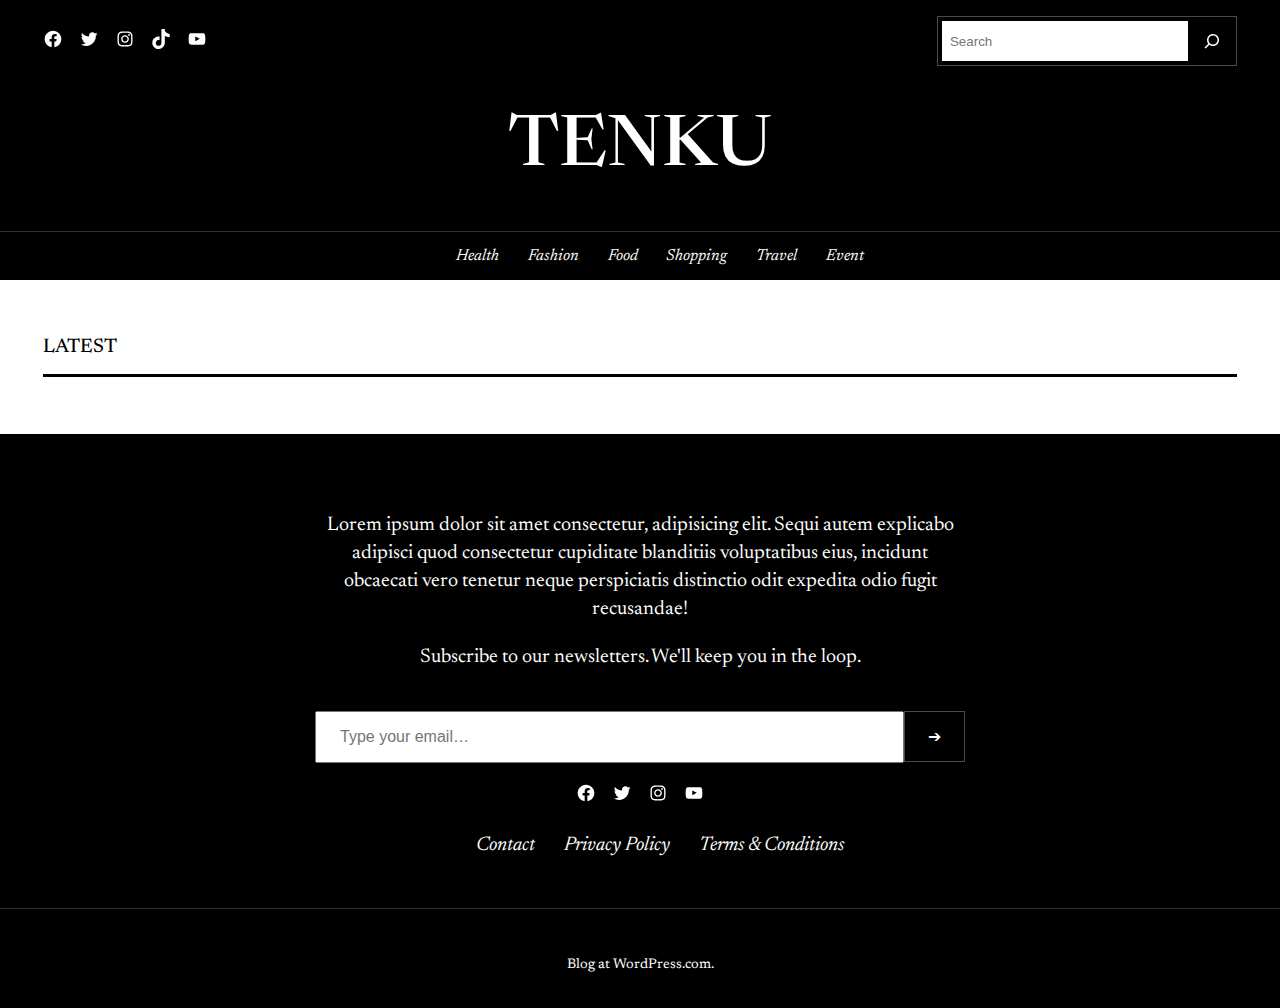
==== Tenku/index.html @ cdb33b4e "tenku footer and header" ====
<!DOCTYPE html>
<html lang="en">

<head>
    <meta charset="UTF-8">
    <meta name="viewport" content="width=device-width, initial-scale=1.0">
    <link rel="stylesheet" type="text/css" href="styles.css" />
    <link rel="preconnect" href="https://fonts.googleapis.com">
    <link rel="preconnect" href="https://fonts.gstatic.com" crossorigin>
    <link
        href="https://fonts.googleapis.com/css2?family=Newsreader:ital,wght@0,200;0,300;0,400;0,500;0,600;0,700;0,800;1,200;1,300;1,400;1,500;1,600;1,700;1,800&display=swap"
        rel="stylesheet">
    <title>TENKU</title>
</head>

<body>
    <header>
        <div class="header-container">
            <div class="social-media-and-search-container">
                <div class="social-media-container">
                    <ul class="social-links-list">
                        <li class="social-link">
                            <a href="https://#" class="social-link-anchor">
                                <svg width="24" height="24" viewBox="0 0 24 24" version="1.1"
                                    xmlns="http://www.w3.org/2000/svg" aria-hidden="true" focusable="false">
                                    <path
                                        d="M12 2C6.5 2 2 6.5 2 12c0 5 3.7 9.1 8.4 9.9v-7H7.9V12h2.5V9.8c0-2.5 1.5-3.9 3.8-3.9 1.1 0 2.2.2 2.2.2v2.5h-1.3c-1.2 0-1.6.8-1.6 1.6V12h2.8l-.4 2.9h-2.3v7C18.3 21.1 22 17 22 12c0-5.5-4.5-10-10-10z">
                                    </path>
                                </svg>
                                <span class="social-link-name">Facebook</span>
                            </a>
                        </li>

                        <li class="social-link">
                            <a href="https://#" class="social-link-anchor">
                                <svg width="24" height="24" viewBox="0 0 24 24" version="1.1"
                                    xmlns="http://www.w3.org/2000/svg" aria-hidden="true" focusable="false">
                                    <path
                                        d="M22.23,5.924c-0.736,0.326-1.527,0.547-2.357,0.646c0.847-0.508,1.498-1.312,1.804-2.27 c-0.793,0.47-1.671,0.812-2.606,0.996C18.324,4.498,17.257,4,16.077,4c-2.266,0-4.103,1.837-4.103,4.103 c0,0.322,0.036,0.635,0.106,0.935C8.67,8.867,5.647,7.234,3.623,4.751C3.27,5.357,3.067,6.062,3.067,6.814 c0,1.424,0.724,2.679,1.825,3.415c-0.673-0.021-1.305-0.206-1.859-0.513c0,0.017,0,0.034,0,0.052c0,1.988,1.414,3.647,3.292,4.023 c-0.344,0.094-0.707,0.144-1.081,0.144c-0.264,0-0.521-0.026-0.772-0.074c0.522,1.63,2.038,2.816,3.833,2.85 c-1.404,1.1-3.174,1.756-5.096,1.756c-0.331,0-0.658-0.019-0.979-0.057c1.816,1.164,3.973,1.843,6.29,1.843 c7.547,0,11.675-6.252,11.675-11.675c0-0.178-0.004-0.355-0.012-0.531C20.985,7.47,21.68,6.747,22.23,5.924z">
                                    </path>
                                </svg>
                                <span class="social-link-name">Twitter</span>
                            </a>
                        </li>

                        <li class="social-link">
                            <a href="https://#" class="social-link-anchor">
                                <svg width="24" height="24" viewBox="0 0 24 24" version="1.1"
                                    xmlns="http://www.w3.org/2000/svg" aria-hidden="true" focusable="false">
                                    <path
                                        d="M12,4.622c2.403,0,2.688,0.009,3.637,0.052c0.877,0.04,1.354,0.187,1.671,0.31c0.42,0.163,0.72,0.358,1.035,0.673 c0.315,0.315,0.51,0.615,0.673,1.035c0.123,0.317,0.27,0.794,0.31,1.671c0.043,0.949,0.052,1.234,0.052,3.637 s-0.009,2.688-0.052,3.637c-0.04,0.877-0.187,1.354-0.31,1.671c-0.163,0.42-0.358,0.72-0.673,1.035 c-0.315,0.315-0.615,0.51-1.035,0.673c-0.317,0.123-0.794,0.27-1.671,0.31c-0.949,0.043-1.233,0.052-3.637,0.052 s-2.688-0.009-3.637-0.052c-0.877-0.04-1.354-0.187-1.671-0.31c-0.42-0.163-0.72-0.358-1.035-0.673 c-0.315-0.315-0.51-0.615-0.673-1.035c-0.123-0.317-0.27-0.794-0.31-1.671C4.631,14.688,4.622,14.403,4.622,12 s0.009-2.688,0.052-3.637c0.04-0.877,0.187-1.354,0.31-1.671c0.163-0.42,0.358-0.72,0.673-1.035 c0.315-0.315,0.615-0.51,1.035-0.673c0.317-0.123,0.794-0.27,1.671-0.31C9.312,4.631,9.597,4.622,12,4.622 M12,3 C9.556,3,9.249,3.01,8.289,3.054C7.331,3.098,6.677,3.25,6.105,3.472C5.513,3.702,5.011,4.01,4.511,4.511 c-0.5,0.5-0.808,1.002-1.038,1.594C3.25,6.677,3.098,7.331,3.054,8.289C3.01,9.249,3,9.556,3,12c0,2.444,0.01,2.751,0.054,3.711 c0.044,0.958,0.196,1.612,0.418,2.185c0.23,0.592,0.538,1.094,1.038,1.594c0.5,0.5,1.002,0.808,1.594,1.038 c0.572,0.222,1.227,0.375,2.185,0.418C9.249,20.99,9.556,21,12,21s2.751-0.01,3.711-0.054c0.958-0.044,1.612-0.196,2.185-0.418 c0.592-0.23,1.094-0.538,1.594-1.038c0.5-0.5,0.808-1.002,1.038-1.594c0.222-0.572,0.375-1.227,0.418-2.185 C20.99,14.751,21,14.444,21,12s-0.01-2.751-0.054-3.711c-0.044-0.958-0.196-1.612-0.418-2.185c-0.23-0.592-0.538-1.094-1.038-1.594 c-0.5-0.5-1.002-0.808-1.594-1.038c-0.572-0.222-1.227-0.375-2.185-0.418C14.751,3.01,14.444,3,12,3L12,3z M12,7.378 c-2.552,0-4.622,2.069-4.622,4.622S9.448,16.622,12,16.622s4.622-2.069,4.622-4.622S14.552,7.378,12,7.378z M12,15 c-1.657,0-3-1.343-3-3s1.343-3,3-3s3,1.343,3,3S13.657,15,12,15z M16.804,6.116c-0.596,0-1.08,0.484-1.08,1.08 s0.484,1.08,1.08,1.08c0.596,0,1.08-0.484,1.08-1.08S17.401,6.116,16.804,6.116z">
                                    </path>
                                </svg>
                                <span class="social-link-name">Instagram</span>
                            </a>
                        </li>

                        <li class="social-link">
                            <a href="https://#" class="social-link-anchor">
                                <svg width="24" height="24" viewBox="0 0 32 32" version="1.1"
                                    xmlns="http://www.w3.org/2000/svg" aria-hidden="true" focusable="false">
                                    <path
                                        d="M16.708 0.027c1.745-0.027 3.48-0.011 5.213-0.027 0.105 2.041 0.839 4.12 2.333 5.563 1.491 1.479 3.6 2.156 5.652 2.385v5.369c-1.923-0.063-3.855-0.463-5.6-1.291-0.76-0.344-1.468-0.787-2.161-1.24-0.009 3.896 0.016 7.787-0.025 11.667-0.104 1.864-0.719 3.719-1.803 5.255-1.744 2.557-4.771 4.224-7.88 4.276-1.907 0.109-3.812-0.411-5.437-1.369-2.693-1.588-4.588-4.495-4.864-7.615-0.032-0.667-0.043-1.333-0.016-1.984 0.24-2.537 1.495-4.964 3.443-6.615 2.208-1.923 5.301-2.839 8.197-2.297 0.027 1.975-0.052 3.948-0.052 5.923-1.323-0.428-2.869-0.308-4.025 0.495-0.844 0.547-1.485 1.385-1.819 2.333-0.276 0.676-0.197 1.427-0.181 2.145 0.317 2.188 2.421 4.027 4.667 3.828 1.489-0.016 2.916-0.88 3.692-2.145 0.251-0.443 0.532-0.896 0.547-1.417 0.131-2.385 0.079-4.76 0.095-7.145 0.011-5.375-0.016-10.735 0.025-16.093z">
                                    </path>
                                </svg>
                                <span class="social-link-name">TikTok</span>
                            </a>
                        </li>

                        <li class="social-link">
                            <a href="https://#" class="social-link-anchor">
                                <svg width="24" height="24" viewBox="0 0 24 24" version="1.1"
                                    xmlns="http://www.w3.org/2000/svg" aria-hidden="true" focusable="false">
                                    <path
                                        d="M21.8,8.001c0,0-0.195-1.378-0.795-1.985c-0.76-0.797-1.613-0.801-2.004-0.847c-2.799-0.202-6.997-0.202-6.997-0.202 h-0.009c0,0-4.198,0-6.997,0.202C4.608,5.216,3.756,5.22,2.995,6.016C2.395,6.623,2.2,8.001,2.2,8.001S2,9.62,2,11.238v1.517 c0,1.618,0.2,3.237,0.2,3.237s0.195,1.378,0.795,1.985c0.761,0.797,1.76,0.771,2.205,0.855c1.6,0.153,6.8,0.201,6.8,0.201 s4.203-0.006,7.001-0.209c0.391-0.047,1.243-0.051,2.004-0.847c0.6-0.607,0.795-1.985,0.795-1.985s0.2-1.618,0.2-3.237v-1.517 C22,9.62,21.8,8.001,21.8,8.001z M9.935,14.594l-0.001-5.62l5.404,2.82L9.935,14.594z">
                                    </path>
                                </svg>
                                <span class="social-link-name">YouTube</span>
                            </a>
                        </li>
                    </ul>
                </div>
                <div class="spacer-container"></div>
                <div class="search-container">
                    <form role="search" method="get" action="https://tenkudemo.wordpress.com/"
                        class="wp-block-search__button-inside wp-block-search__icon-button wp-block-search">
                        <div class="search-block">
                            <input class="search-input" placeholder="Search" type="search">
                            <button class="button-search" type="submit">
                                <svg class="search-icon" viewBox="0 0 24 24" width="24" height="24">
                                    <path
                                        d="M13 5c-3.3 0-6 2.7-6 6 0 1.4.5 2.7 1.3 3.7l-3.8 3.8 1.1 1.1 3.8-3.8c1 .8 2.3 1.3 3.7 1.3 3.3 0 6-2.7 6-6S16.3 5 13 5zm0 10.5c-2.5 0-4.5-2-4.5-4.5s2-4.5 4.5-4.5 4.5 2 4.5 4.5-2 4.5-4.5 4.5z">
                                    </path>
                                </svg>
                            </button>
                        </div>
                    </form>
                </div>
            </div>
            <h1>Tenku</h1>
            <div class="navigation-container">
                <nav class="navigation-set">
                    <ul class="navigation-items-list">
                        <li class="navigation-item">
                            <a class="navigation-link" href="https://#">
                                <span class="navigation-item-name">Health</span>
                            </a>
                        </li>
                        <li class="navigation-item">
                            <a class="navigation-link" href="https://#">
                                <span class="navigation-item-name">Fashion</span>
                            </a>
                        </li>
                        <li class="navigation-item">
                            <a class="navigation-link" href="https://#">
                                <span class="navigation-item-name">Food</span>
                            </a>
                        </li>
                        <li class="navigation-item">
                            <a class="navigation-link" href="https://#">
                                <span class="navigation-item-name">Shopping</span>
                            </a>
                        </li>
                        <li class="navigation-item">
                            <a class="navigation-link" href="https://#">
                                <span class="navigation-item-name">Travel</span>
                            </a>
                        </li>
                        <li class="navigation-item">
                            <a class="navigation-link" href="https://#">
                                <span class="navigation-item-name">Event</span>
                            </a>
                        </li>
                    </ul>
                </nav>
            </div>
        </div>
    </header>
    <main>
        <section class="section-latest">

            <div class="section-title">

                <h2>Latest</h2>

            </div>




        </section>

    </main>
    <footer>
        <div class="footer-container">
            <div class="sub-newsletters-container">
                <p>Lorem ipsum dolor sit amet consectetur, adipisicing elit. Sequi autem explicabo adipisci quod
                    consectetur cupiditate blanditiis voluptatibus eius, incidunt obcaecati vero tenetur neque
                    perspiciatis distinctio odit expedita odio fugit recusandae!</p>
                <p>Subscribe to our newsletters. We'll keep you in the loop.</p>

                <div>
                    <div class="subscriptions-container">
                        <p id="subscribe-input">
                            <input type="email" name="email" placeholder="Type your email…" value=""
                                id="subscribe-field">
                        </p>
                        <p id="subscribe-button">
                            <button type="submit" name="subscribe_submit" id="subscribe-submit"> ➔ </button>
                        </p>
                    </div>
                </div>

                <ul class="social-links-list">
                    <li class="social-link">
                        <a href="https://#" class="social-link-anchor">
                            <svg width="24" height="24" viewBox="0 0 24 24" version="1.1"
                                xmlns="http://www.w3.org/2000/svg" aria-hidden="true" focusable="false">
                                <path
                                    d="M12 2C6.5 2 2 6.5 2 12c0 5 3.7 9.1 8.4 9.9v-7H7.9V12h2.5V9.8c0-2.5 1.5-3.9 3.8-3.9 1.1 0 2.2.2 2.2.2v2.5h-1.3c-1.2 0-1.6.8-1.6 1.6V12h2.8l-.4 2.9h-2.3v7C18.3 21.1 22 17 22 12c0-5.5-4.5-10-10-10z">
                                </path>
                            </svg>
                            <span class="social-link-name">Facebook</span>
                        </a>
                    </li>

                    <li class="social-link">
                        <a href="https://#" class="social-link-anchor">
                            <svg width="24" height="24" viewBox="0 0 24 24" version="1.1"
                                xmlns="http://www.w3.org/2000/svg" aria-hidden="true" focusable="false">
                                <path
                                    d="M22.23,5.924c-0.736,0.326-1.527,0.547-2.357,0.646c0.847-0.508,1.498-1.312,1.804-2.27 c-0.793,0.47-1.671,0.812-2.606,0.996C18.324,4.498,17.257,4,16.077,4c-2.266,0-4.103,1.837-4.103,4.103 c0,0.322,0.036,0.635,0.106,0.935C8.67,8.867,5.647,7.234,3.623,4.751C3.27,5.357,3.067,6.062,3.067,6.814 c0,1.424,0.724,2.679,1.825,3.415c-0.673-0.021-1.305-0.206-1.859-0.513c0,0.017,0,0.034,0,0.052c0,1.988,1.414,3.647,3.292,4.023 c-0.344,0.094-0.707,0.144-1.081,0.144c-0.264,0-0.521-0.026-0.772-0.074c0.522,1.63,2.038,2.816,3.833,2.85 c-1.404,1.1-3.174,1.756-5.096,1.756c-0.331,0-0.658-0.019-0.979-0.057c1.816,1.164,3.973,1.843,6.29,1.843 c7.547,0,11.675-6.252,11.675-11.675c0-0.178-0.004-0.355-0.012-0.531C20.985,7.47,21.68,6.747,22.23,5.924z">
                                </path>
                            </svg>
                            <span class="social-link-name">Twitter</span>
                        </a>
                    </li>

                    <li class="social-link">
                        <a href="https://#" class="social-link-anchor">
                            <svg width="24" height="24" viewBox="0 0 24 24" version="1.1"
                                xmlns="http://www.w3.org/2000/svg" aria-hidden="true" focusable="false">
                                <path
                                    d="M12,4.622c2.403,0,2.688,0.009,3.637,0.052c0.877,0.04,1.354,0.187,1.671,0.31c0.42,0.163,0.72,0.358,1.035,0.673 c0.315,0.315,0.51,0.615,0.673,1.035c0.123,0.317,0.27,0.794,0.31,1.671c0.043,0.949,0.052,1.234,0.052,3.637 s-0.009,2.688-0.052,3.637c-0.04,0.877-0.187,1.354-0.31,1.671c-0.163,0.42-0.358,0.72-0.673,1.035 c-0.315,0.315-0.615,0.51-1.035,0.673c-0.317,0.123-0.794,0.27-1.671,0.31c-0.949,0.043-1.233,0.052-3.637,0.052 s-2.688-0.009-3.637-0.052c-0.877-0.04-1.354-0.187-1.671-0.31c-0.42-0.163-0.72-0.358-1.035-0.673 c-0.315-0.315-0.51-0.615-0.673-1.035c-0.123-0.317-0.27-0.794-0.31-1.671C4.631,14.688,4.622,14.403,4.622,12 s0.009-2.688,0.052-3.637c0.04-0.877,0.187-1.354,0.31-1.671c0.163-0.42,0.358-0.72,0.673-1.035 c0.315-0.315,0.615-0.51,1.035-0.673c0.317-0.123,0.794-0.27,1.671-0.31C9.312,4.631,9.597,4.622,12,4.622 M12,3 C9.556,3,9.249,3.01,8.289,3.054C7.331,3.098,6.677,3.25,6.105,3.472C5.513,3.702,5.011,4.01,4.511,4.511 c-0.5,0.5-0.808,1.002-1.038,1.594C3.25,6.677,3.098,7.331,3.054,8.289C3.01,9.249,3,9.556,3,12c0,2.444,0.01,2.751,0.054,3.711 c0.044,0.958,0.196,1.612,0.418,2.185c0.23,0.592,0.538,1.094,1.038,1.594c0.5,0.5,1.002,0.808,1.594,1.038 c0.572,0.222,1.227,0.375,2.185,0.418C9.249,20.99,9.556,21,12,21s2.751-0.01,3.711-0.054c0.958-0.044,1.612-0.196,2.185-0.418 c0.592-0.23,1.094-0.538,1.594-1.038c0.5-0.5,0.808-1.002,1.038-1.594c0.222-0.572,0.375-1.227,0.418-2.185 C20.99,14.751,21,14.444,21,12s-0.01-2.751-0.054-3.711c-0.044-0.958-0.196-1.612-0.418-2.185c-0.23-0.592-0.538-1.094-1.038-1.594 c-0.5-0.5-1.002-0.808-1.594-1.038c-0.572-0.222-1.227-0.375-2.185-0.418C14.751,3.01,14.444,3,12,3L12,3z M12,7.378 c-2.552,0-4.622,2.069-4.622,4.622S9.448,16.622,12,16.622s4.622-2.069,4.622-4.622S14.552,7.378,12,7.378z M12,15 c-1.657,0-3-1.343-3-3s1.343-3,3-3s3,1.343,3,3S13.657,15,12,15z M16.804,6.116c-0.596,0-1.08,0.484-1.08,1.08 s0.484,1.08,1.08,1.08c0.596,0,1.08-0.484,1.08-1.08S17.401,6.116,16.804,6.116z">
                                </path>
                            </svg>
                            <span class="social-link-name">Instagram</span>
                        </a>
                    </li>

                    <li class="social-link">
                        <a href="https://#" class="social-link-anchor">
                            <svg width="24" height="24" viewBox="0 0 24 24" version="1.1"
                                xmlns="http://www.w3.org/2000/svg" aria-hidden="true" focusable="false">
                                <path
                                    d="M21.8,8.001c0,0-0.195-1.378-0.795-1.985c-0.76-0.797-1.613-0.801-2.004-0.847c-2.799-0.202-6.997-0.202-6.997-0.202 h-0.009c0,0-4.198,0-6.997,0.202C4.608,5.216,3.756,5.22,2.995,6.016C2.395,6.623,2.2,8.001,2.2,8.001S2,9.62,2,11.238v1.517 c0,1.618,0.2,3.237,0.2,3.237s0.195,1.378,0.795,1.985c0.761,0.797,1.76,0.771,2.205,0.855c1.6,0.153,6.8,0.201,6.8,0.201 s4.203-0.006,7.001-0.209c0.391-0.047,1.243-0.051,2.004-0.847c0.6-0.607,0.795-1.985,0.795-1.985s0.2-1.618,0.2-3.237v-1.517 C22,9.62,21.8,8.001,21.8,8.001z M9.935,14.594l-0.001-5.62l5.404,2.82L9.935,14.594z">
                                </path>
                            </svg>
                            <span class="social-link-name">YouTube</span>
                        </a>
                    </li>
                </ul>

                <nav class="navigation-set">
                    <ul class="navigation-items-list">
                        <li class="navigation-item">
                            <a class="navigation-link" href="https://#">
                                <span class="navigation-item-name">Contact</span>
                            </a>
                        </li>
                        <li class="navigation-item">
                            <a class="navigation-link" href="https://#">
                                <span class="navigation-item-name">Privacy Policy</span>
                            </a>
                        </li>
                        <li class="navigation-item">
                            <a class="navigation-link" href="https://#">
                                <span class="navigation-item-name">Terms &amp; Conditions</span>
                            </a>
                        </li>
                    </ul>
                </nav>
            </div>

            <div class="footer-copyrights-container">
                <p>Blog at WordPress.com.</p>
            </div>

        </div>
    </footer>
</body>

</html>
---- Tenku/styles.css ----
body {
    margin: 0;
    height: 100vh;
    width: 100vw;
    --padding-left-and-right: clamp(2.0rem, 3.3613445vw, 3.0rem);
    --spacing-1: clamp(1.5rem, 2.2408964vw, 2.0rem);
    --spacing-2: clamp(2.0rem, 4.4817927vw, 4.0rem);
    --font-size-x-small: 0.868rem;
    --font-size-small: clamp(0.868rem, 0.868rem + ((1vw - 0.2rem) * 0.275), 1.042rem);
    --font-size-medium: clamp(1.042rem, 1.042rem + ((1vw - 0.2rem) * 0.329), 1.25rem);
    --font-size-large: clamp(1.25rem, 1.25rem + ((1vw - 0.2rem) * 0.395), 1.5rem);
}

.header-container {
    font-family: 'Newsreader', serif;
    background-color: black;
    padding-top: 16px;
    padding-left: var(--padding-left-and-right);
    padding-right: var(--padding-left-and-right);
}

.social-media-and-search-container {
    display: flex;
    align-items: center;
    flex-wrap: wrap;
    justify-content: space-around;
}

.social-media-container {
    box-sizing: border-box;
    width: 164px;
}

.spacer-container {
    flex-grow: 1;
}

@media only screen and (max-width: 782px) 
{
    .spacer-container {
        display: none;
    }
}

.social-links-list {
    box-sizing: border-box;
    display: flex;
    align-items: center;
    flex-wrap: wrap;
    justify-content: center;
    margin: 0;
    padding: 0;
    column-gap: 16px;
}

.social-link {
    display: block;
    list-style: none;
}

.social-link-anchor svg {
    fill: white;
    height: 20px;
    width: 20px;
}

.social-link-name {
    display: none;
}

.search-block {
    box-sizing: border-box;
    display: flex;
    align-self: center;
    height: 50px;
    width: 300px;
    margin: 0;
    padding: 4px;
    border: 1px solid #4a4a4a;
}

.search-input {
    flex-grow: 1;
    margin-left: 0;
    margin-right: 0;
    border: none;
    padding: 0 8px;
    border-radius: 0px;
}

.button-search {
    background-color: black;
    border: none;
    padding: 8px;
    margin: 0 0 0 4px;
    border-radius: 0px;
}

.button-search svg {
    fill: white;
}

.header-container h1 {
    color: white;
    text-align: center;
    font-size: calc(clamp(2.592rem, 2.592rem + ((1vw - 0.2rem) * 2.983), 4.479rem));
    font-weight: 500;
    text-transform: uppercase;
}

.navigation-container, .footer-copyrights-container {
    border-top: 1px solid #2E2E2E;
    margin-left: calc(var(--padding-left-and-right) * -1);
    margin-right: calc(var(--padding-left-and-right) * -1);
}

.navigation-set {
    display: flex;
    align-items: center;
    justify-content: center;
}

.navigation-items-list {
    display: flex;
    align-items: center;
    justify-content: center;
    flex-direction: row;
    column-gap: var(--spacing-1);
}

.navigation-item {
    list-style: none;
}

.navigation-link {
    color: white;
    text-decoration: none;
    font-style: italic;
}

.footer-container {
    font-family: 'Newsreader', serif;
    font-size: var(--font-size-medium);
    text-align: center;
    line-height: 1.75rem;
    color: white;
    background-color: black;
    padding-left: var(--padding-left-and-right);
    padding-right: var(--padding-left-and-right);
}

.sub-newsletters-container {
    padding: var(--spacing-2) var(--spacing-1) var(--spacing-1) var(--spacing-1);
    max-width: 650px;
    margin: 0 auto;
}

.footer-copyrights-container p  {
    font-size: var(--font-size-x-small);
    padding: var(--spacing-1);
}

.subscriptions-container {
    display: flex;
    align-items: flex-start;
}

#subscribe-input {
    display: block;
    flex-grow: 1;
}

#subscribe-field {
    box-sizing: border-box;
    margin: 0;
    padding: 15px 23px;
    width: 100%;
    font-size: 16px;
    font-weight: 400;
}

#subscribe-submit {
    box-sizing: border-box;
    margin: 0;
    padding: 15px 23px;
    background-color: black;
    color: white;
    font-size: 16px;
    font-weight: 400;
    border: 1px solid #4a4a4a;
}

main {
    padding: 0 var(--padding-left-and-right);
    margin-block-start: var(--spacing-2);
    font-family: 'Newsreader', serif;
    font-size: var(--font-size-medium);
}

.section-latest {
    margin: var(--spacing-2) 0;
    border-bottom: 3px solid black;
}

.section-latest h2 {
    font-size: var(--font-size-medium);
    font-weight: 500;
    text-transform: uppercase;
}
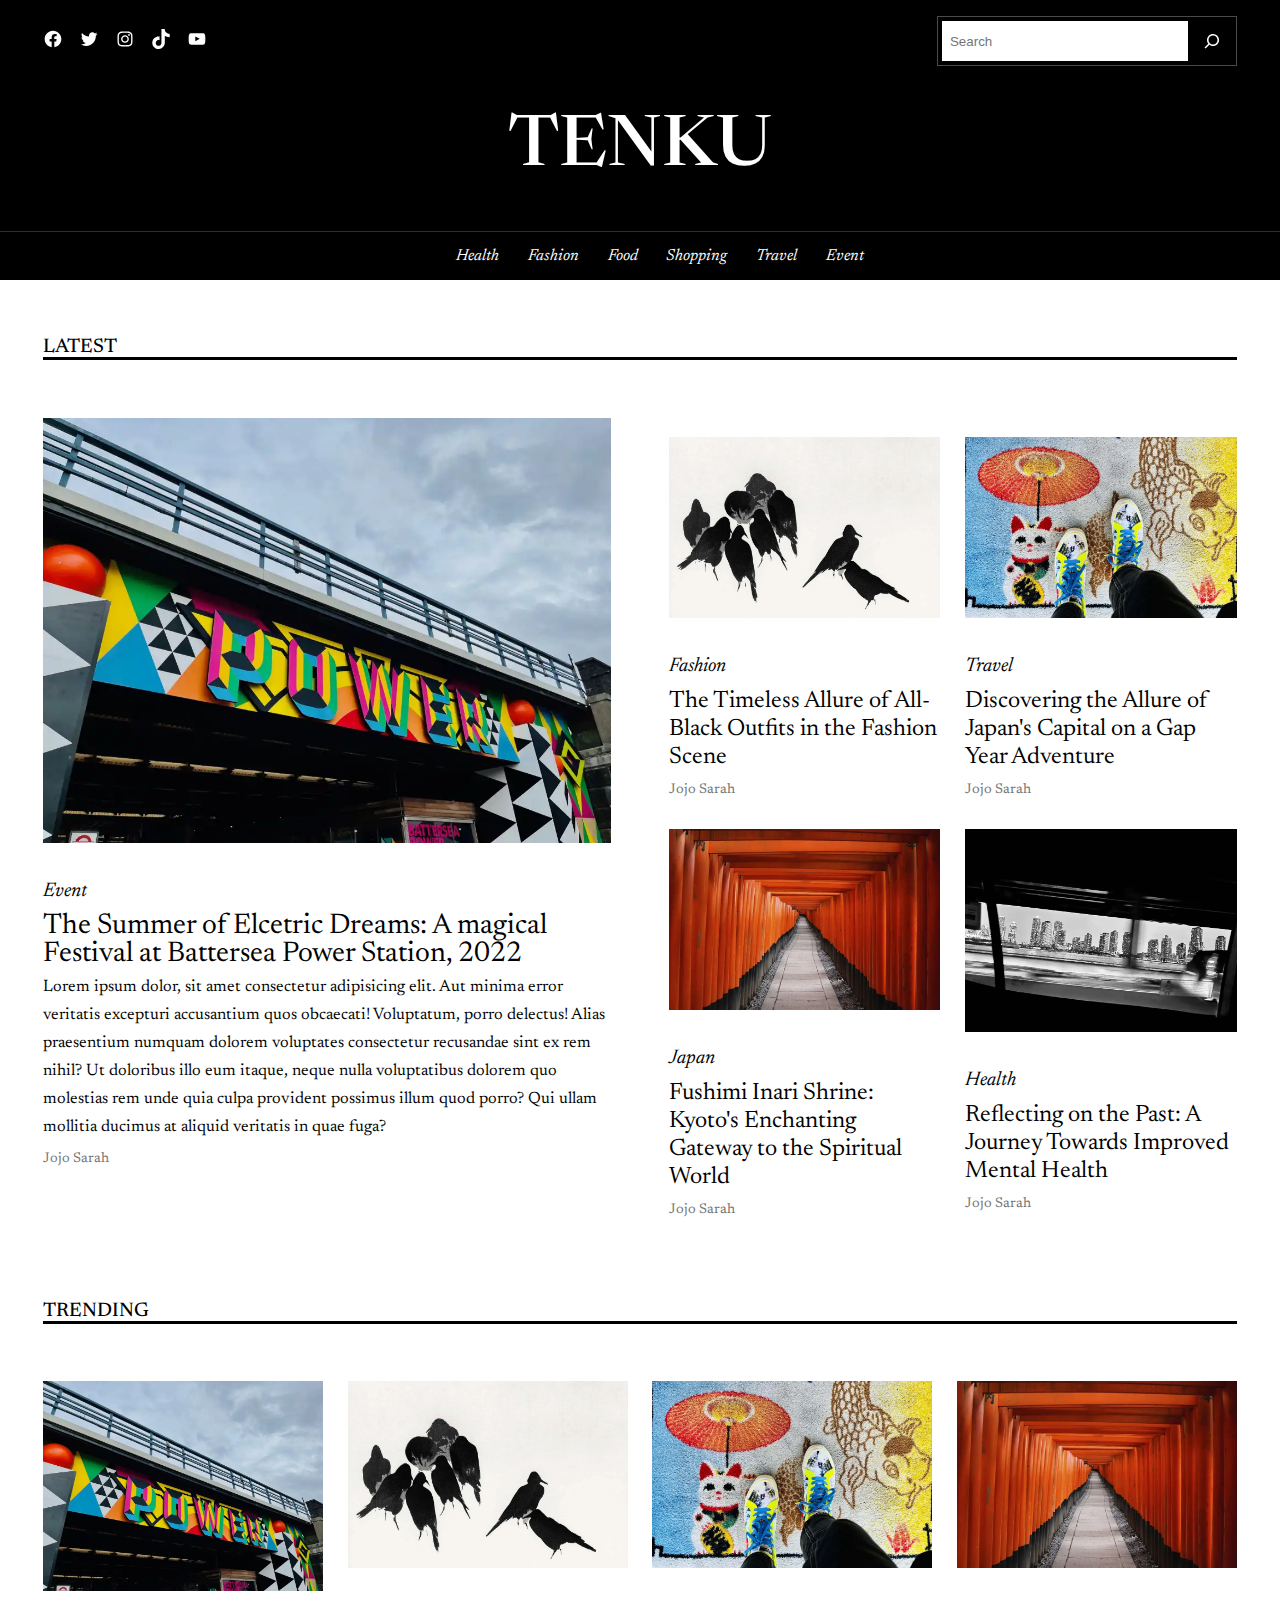
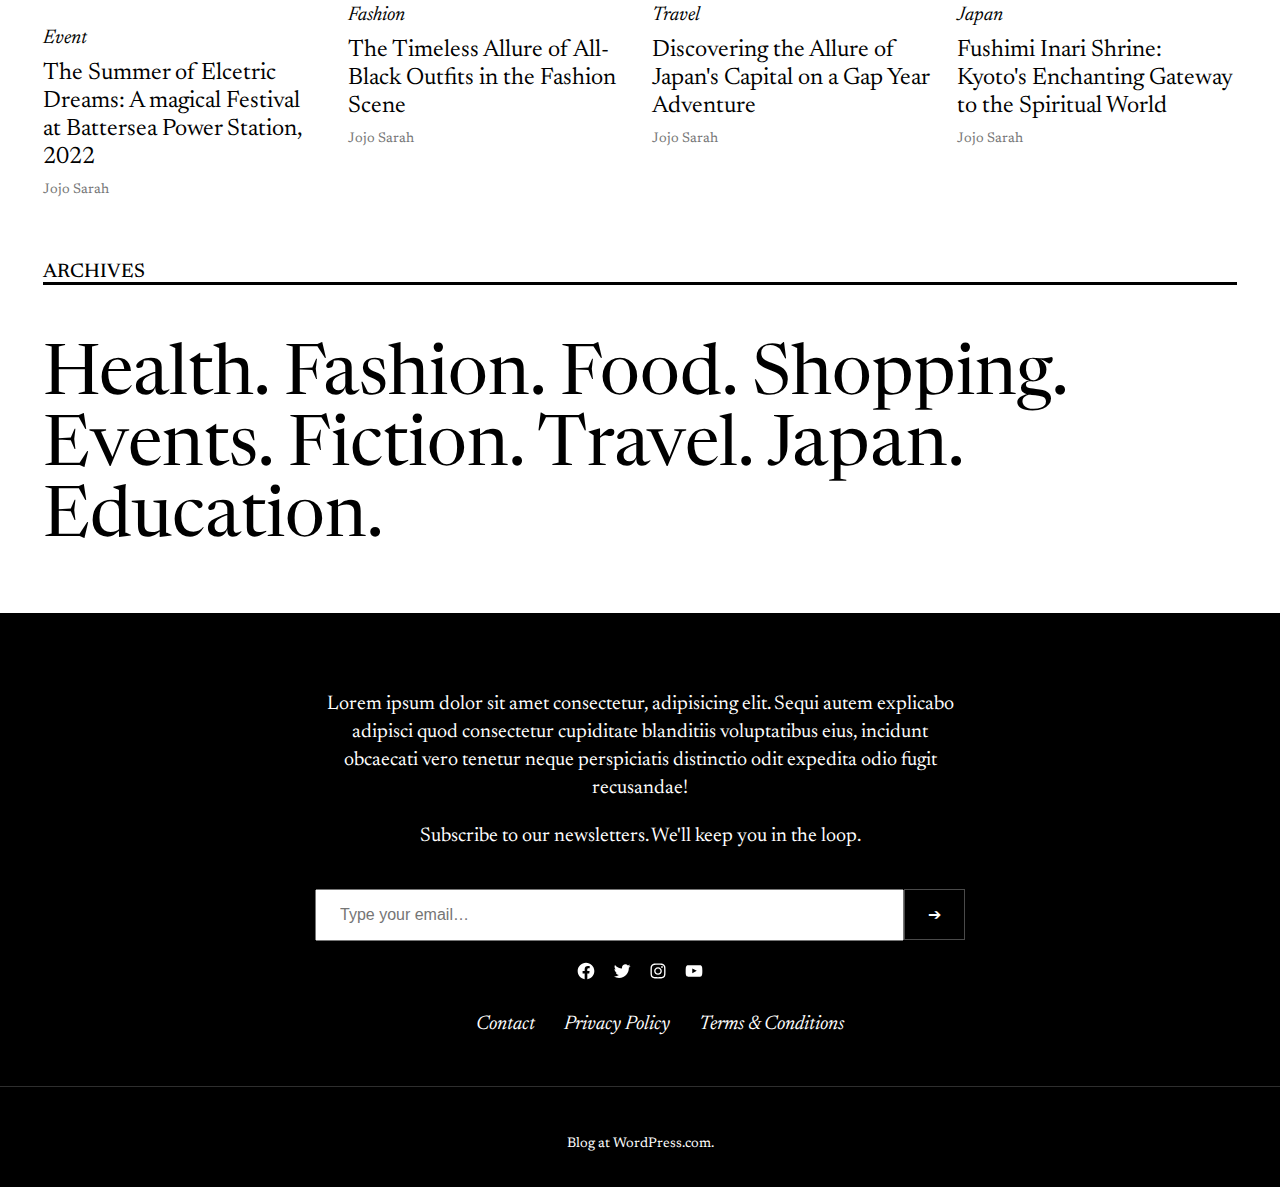
==== commit 7143acae: "Tenku: main sections" ====
--- a/Tenku/index.html
+++ b/Tenku/index.html
@@ -4,7 +4,8 @@
 <head>
     <meta charset="UTF-8">
     <meta name="viewport" content="width=device-width, initial-scale=1.0">
-    <link rel="stylesheet" type="text/css" href="styles.css" />
+    <link rel="stylesheet" type="text/css" href="main.css" />
+    <link rel="stylesheet" type="text/css" href="header-footer.css" />
     <link rel="preconnect" href="https://fonts.googleapis.com">
     <link rel="preconnect" href="https://fonts.gstatic.com" crossorigin>
     <link
@@ -137,17 +138,164 @@
         </div>
     </header>
     <main>
-        <section class="section-latest">
-
-            <div class="section-title">
-
-                <h2>Latest</h2>
-
-            </div>
-
-
-
-
+        <section id="section-latest">
+
+            <div class="section-title-container">
+                <h2 class="section-title">Latest</h2>
+            </div>
+
+            <div class="articles-grid-container">
+                <div class="main-article">
+                    <article>
+                        <div class="article-image">
+                            <img src="/assets/image1.webp" alt="Power Event">
+                        </div>
+                        <div class="article-content">
+                            <div class="article-cateogory">Event</div>
+                            <h2>The Summer of Elcetric Dreams: A magical Festival at Battersea Power Station, 2022</h2>
+                            <div class="article-text">
+                                Lorem ipsum dolor, sit amet consectetur adipisicing elit. Aut minima error
+                                veritatis excepturi accusantium quos obcaecati! Voluptatum, porro delectus! Alias
+                                praesentium
+                                numquam dolorem voluptates consectetur recusandae sint ex rem nihil?
+                                Ut doloribus illo eum itaque, neque nulla voluptatibus dolorem quo molestias rem unde
+                                quia culpa
+                                provident possimus illum quod porro? Qui ullam mollitia ducimus at aliquid veritatis in
+                                quae
+                                fuga?
+                            </div>
+                            <p class="article-author">Jojo Sarah</p>
+                        </div>
+                    </article>
+                </div>
+                <div class="grid-articles">
+                    <ul>
+                        <li>
+                            <article>
+                                <div class="article-image">
+                                    <img src="/assets/image2.webp" alt="Birds">
+                                </div>
+                                <div class="article-content">
+                                    <div class="article-cateogory">Fashion</div>
+                                    <h2>The Timeless Allure of All-Black Outfits in the Fashion Scene</h2>
+                                    <p class="article-author">Jojo Sarah</p>
+                                </div>
+                            </article>
+                        </li>
+                        <li>
+                            <article>
+                                <div class="article-image">
+                                    <img src="/assets/image3.webp" alt="Color Shoes">
+                                </div>
+                                <div class="article-content">
+                                    <div class="article-cateogory">Travel</div>
+                                    <h2>Discovering the Allure of Japan's Capital on a Gap Year Adventure</h2>
+                                    <p class="article-author">Jojo Sarah</p>
+                                </div>
+                            </article>
+                        </li>
+                        <li>
+                            <article>
+                                <div class="article-image">
+                                    <img src="/assets/image4.webp" alt="Alley">
+                                </div>
+                                <div class="article-content">
+                                    <div class="article-cateogory">Japan</div>
+                                    <h2>Fushimi Inari Shrine: Kyoto's Enchanting Gateway to the Spiritual World</h2>
+                                    <p class="article-author">Jojo Sarah</p>
+                                </div>
+                            </article>
+                        </li>
+                        <li>
+                            <article>
+                                <div class="article-image">
+                                    <img src="/assets/image5.webp" alt="Black and White City Skyscrapers">
+                                </div>
+                                <div class="article-content">
+                                    <div class="article-cateogory">Health</div>
+                                    <h2>Reflecting on the Past: A Journey Towards Improved Mental Health</h2>
+                                    <p class="article-author">Jojo Sarah</p>
+                                </div>
+                            </article>
+                        </li>
+                    </ul>
+                </div>
+            </div>
+        </section>
+
+        <section id="section-trending">
+            <div class="section-title-container">
+                <h2 class="section-title">Trending</h2>
+            </div>
+            <div class="row-articles">
+                <ul>
+                    <li>
+                        <article>
+                            <div class="article-image">
+                                <img src="/assets/image1.webp" alt="Power Event">
+                            </div>
+                            <div class="article-content">
+                                <div class="article-cateogory">Event</div>
+                                <h2>The Summer of Elcetric Dreams: A magical Festival at Battersea Power Station, 2022
+                                </h2>
+                                <p class="article-author">Jojo Sarah</p>
+                            </div>
+                    </li>
+                    <li>
+                        <article>
+                            <div class="article-image">
+                                <img src="/assets/image2.webp" alt="Birds">
+                            </div>
+                            <div class="article-content">
+                                <div class="article-cateogory">Fashion</div>
+                                <h2>The Timeless Allure of All-Black Outfits in the Fashion Scene</h2>
+                                <p class="article-author">Jojo Sarah</p>
+                            </div>
+                        </article>
+                    </li>
+                    <li>
+                        <article>
+                            <div class="article-image">
+                                <img src="/assets/image3.webp" alt="Color Shoes">
+                            </div>
+                            <div class="article-content">
+                                <div class="article-cateogory">Travel</div>
+                                <h2>Discovering the Allure of Japan's Capital on a Gap Year Adventure</h2>
+                                <p class="article-author">Jojo Sarah</p>
+                            </div>
+                        </article>
+                    </li>
+                    <li>
+                        <article>
+                            <div class="article-image">
+                                <img src="/assets/image4.webp" alt="Alley">
+                            </div>
+                            <div class="article-content">
+                                <div class="article-cateogory">Japan</div>
+                                <h2>Fushimi Inari Shrine: Kyoto's Enchanting Gateway to the Spiritual World</h2>
+                                <p class="article-author">Jojo Sarah</p>
+                            </div>
+                        </article>
+                    </li>
+                </ul>
+            </div>
+        </section>
+
+        <section id="section-archives">
+            <div class="section-title-container">
+                <h2 class="section-title">Archives</h2>
+            </div>
+            <div class="archives-contnet">
+                <span>Health.</span>
+                <span>Fashion.</span>
+                <span>Food.</span>
+                <span>Shopping.</span>
+                <span>Events.</span>
+                <span>Fiction.</span>                   
+                <span>Travel.</span>
+                <span>Japan.</span>                
+                <span>Education.</span>
+            </div>
         </section>
 
     </main>
--- a/Tenku/main.css
+++ b/Tenku/main.css
@@ -0,0 +1,125 @@
+body {
+    margin: 0;
+    height: 100vh;
+    width: 100vw;
+    --padding-left-and-right: clamp(2.0rem, 3.3613445vw, 3.0rem);
+    --spacing-1: clamp(1.5rem, 2.2408964vw, 2.0rem);
+    --spacing-2: clamp(2.0rem, 4.4817927vw, 4.0rem);
+    --font-size-x-small: 0.868rem;
+    --font-size-small: clamp(0.868rem, 0.868rem + ((1vw - 0.2rem) * 0.275), 1.042rem);
+    --font-size-medium: clamp(1.042rem, 1.042rem + ((1vw - 0.2rem) * 0.329), 1.25rem);
+    --font-size-large: clamp(1.25rem, 1.25rem + ((1vw - 0.2rem) * 0.395), 1.5rem);
+    --font-size-x-large: clamp(1.5rem, 1.5rem + ((1vw - 0.2rem) * 0.474), 1.8rem);
+    --font-size-huge: clamp(2.592rem, 2.592rem + ((1vw - 0.2rem) * 2.983), 4.479rem);
+    --global-wide-size: 1332px;
+}
+
+main {
+    padding: 0 var(--padding-left-and-right);
+    margin-block-start: var(--spacing-2);
+    font-family: 'Newsreader', serif;
+    font-size: var(--font-size-medium);
+}
+
+#section-latest, #section-trending, #section-archives {
+    max-width: var(--global-wide-size);
+    margin: var(--spacing-2) auto;
+}
+
+.section-title-container {
+    margin: var(--spacing-2) 0;
+    border-bottom: 3px solid black;
+}
+
+.section-title-container h2 {
+    margin-block-end: 0;
+}
+
+.section-title {
+    font-size: var(--font-size-medium);
+    font-weight: 500;
+    text-transform: uppercase;
+}
+
+.articles-grid-container {
+    display: flex;
+    gap: var(--spacing-2)
+}
+
+.main-article {
+    max-width: var(--global-wide-size);
+    flex-basis: 0;
+    flex-grow: 1;
+}
+
+.grid-articles {
+    flex-basis: 0;
+    flex-grow: 1;
+}
+
+.grid-articles ul {
+    display: flex;
+    flex-flow: row wrap;
+    gap: 1.25em;
+    padding: 0;
+}
+
+.grid-articles ul li {
+    list-style-type: none;
+    width: calc(50% - 0.625em);
+}
+
+.article-image img {
+    margin-bottom: var(--spacing-1);
+    width: 100%;
+    height: 100%;
+}
+
+.article-cateogory {
+    font-style: italic;
+}
+
+.article-content{
+    line-height: 1.75rem;
+}
+
+.article-content h2 {
+    font-size: var(--font-size-large);
+    font-style: normal;
+    font-weight: 400;
+    margin-block-start: 0.5rem;
+    margin-block-end: 0;
+}
+
+.main-article .article-content h2 {
+    font-size: var(--font-size-x-large);
+}
+
+.article-text {
+    margin-block-start: 0.25rem;
+    font-size: var(--font-size-small);
+}
+
+.article-author {
+    display: block;
+    color: #757575;
+    font-size: var(--font-size-x-small);
+    margin-block-start: 0.25rem;
+    margin-block-end: 0;
+}
+
+.row-articles ul {
+    display: flex;
+    flex-flow: row;;
+    gap: 1.25em;
+    padding: 0;
+}
+
+.row-articles ul li {
+    list-style-type: none;
+    width: calc(50% - 0.625em);
+}
+
+.archives-contnet {
+    font-size: var(--font-size-huge);
+}--- a/Tenku/header-footer.css
+++ b/Tenku/header-footer.css
@@ -0,0 +1,178 @@
+.header-container {
+    font-family: 'Newsreader', serif;
+    background-color: black;
+    padding-top: 16px;
+    padding-left: var(--padding-left-and-right);
+    padding-right: var(--padding-left-and-right);
+}
+
+.social-media-and-search-container {
+    display: flex;
+    align-items: center;
+    flex-wrap: wrap;
+    justify-content: space-around;
+}
+
+.social-media-container {
+    box-sizing: border-box;
+    width: 164px;
+}
+
+.spacer-container {
+    flex-grow: 1;
+}
+
+@media only screen and (max-width: 782px) 
+{
+    .spacer-container {
+        display: none;
+    }
+}
+
+.social-links-list {
+    box-sizing: border-box;
+    display: flex;
+    align-items: center;
+    flex-wrap: wrap;
+    justify-content: center;
+    margin: 0;
+    padding: 0;
+    column-gap: 16px;
+}
+
+.social-link {
+    display: block;
+    list-style: none;
+}
+
+.social-link-anchor svg {
+    fill: white;
+    height: 20px;
+    width: 20px;
+}
+
+.social-link-name {
+    display: none;
+}
+
+.search-block {
+    box-sizing: border-box;
+    display: flex;
+    align-self: center;
+    height: 50px;
+    width: 300px;
+    margin: 0;
+    padding: 4px;
+    border: 1px solid #4a4a4a;
+}
+
+.search-input {
+    flex-grow: 1;
+    margin-left: 0;
+    margin-right: 0;
+    border: none;
+    padding: 0 8px;
+    border-radius: 0px;
+}
+
+.button-search {
+    background-color: black;
+    border: none;
+    padding: 8px;
+    margin: 0 0 0 4px;
+    border-radius: 0px;
+}
+
+.button-search svg {
+    fill: white;
+}
+
+.header-container h1 {
+    color: white;
+    text-align: center;
+    font-size: calc(clamp(2.592rem, 2.592rem + ((1vw - 0.2rem) * 2.983), 4.479rem));
+    font-weight: 500;
+    text-transform: uppercase;
+}
+
+.navigation-container, .footer-copyrights-container {
+    border-top: 1px solid #2E2E2E;
+    margin-left: calc(var(--padding-left-and-right) * -1);
+    margin-right: calc(var(--padding-left-and-right) * -1);
+}
+
+.navigation-set {
+    display: flex;
+    align-items: center;
+    justify-content: center;
+}
+
+.navigation-items-list {
+    display: flex;
+    align-items: center;
+    justify-content: center;
+    flex-direction: row;
+    column-gap: var(--spacing-1);
+}
+
+.navigation-item {
+    list-style: none;
+}
+
+.navigation-link {
+    color: white;
+    text-decoration: none;
+    font-style: italic;
+}
+
+.footer-container {
+    font-family: 'Newsreader', serif;
+    font-size: var(--font-size-medium);
+    text-align: center;
+    line-height: 1.75rem;
+    color: white;
+    background-color: black;
+    padding-left: var(--padding-left-and-right);
+    padding-right: var(--padding-left-and-right);
+}
+
+.sub-newsletters-container {
+    padding: var(--spacing-2) var(--spacing-1) var(--spacing-1) var(--spacing-1);
+    max-width: 650px;
+    margin: 0 auto;
+}
+
+.footer-copyrights-container p  {
+    font-size: var(--font-size-x-small);
+    padding: var(--spacing-1);
+}
+
+.subscriptions-container {
+    display: flex;
+    align-items: flex-start;
+}
+
+#subscribe-input {
+    display: block;
+    flex-grow: 1;
+}
+
+#subscribe-field {
+    box-sizing: border-box;
+    margin: 0;
+    padding: 15px 23px;
+    width: 100%;
+    font-size: 16px;
+    font-weight: 400;
+}
+
+#subscribe-submit {
+    box-sizing: border-box;
+    margin: 0;
+    padding: 15px 23px;
+    background-color: black;
+    color: white;
+    font-size: 16px;
+    font-weight: 400;
+    border: 1px solid #4a4a4a;
+}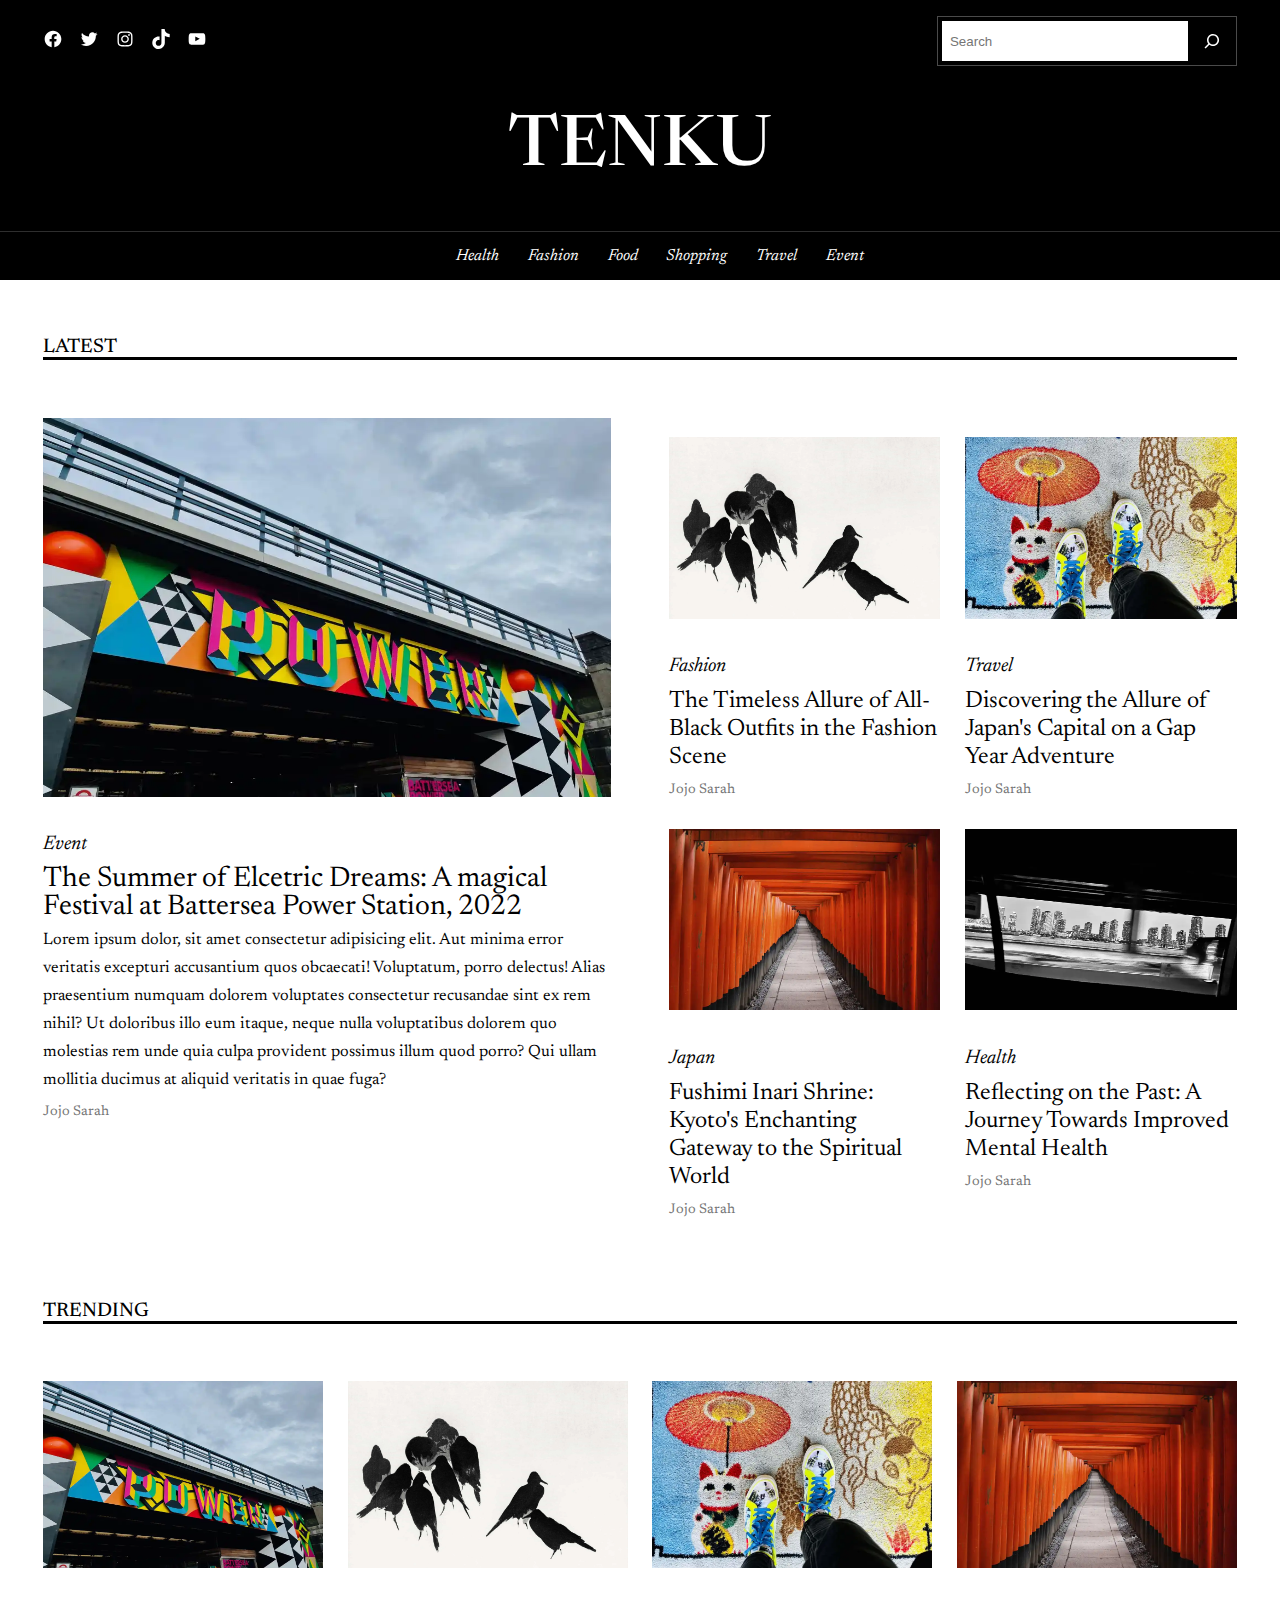
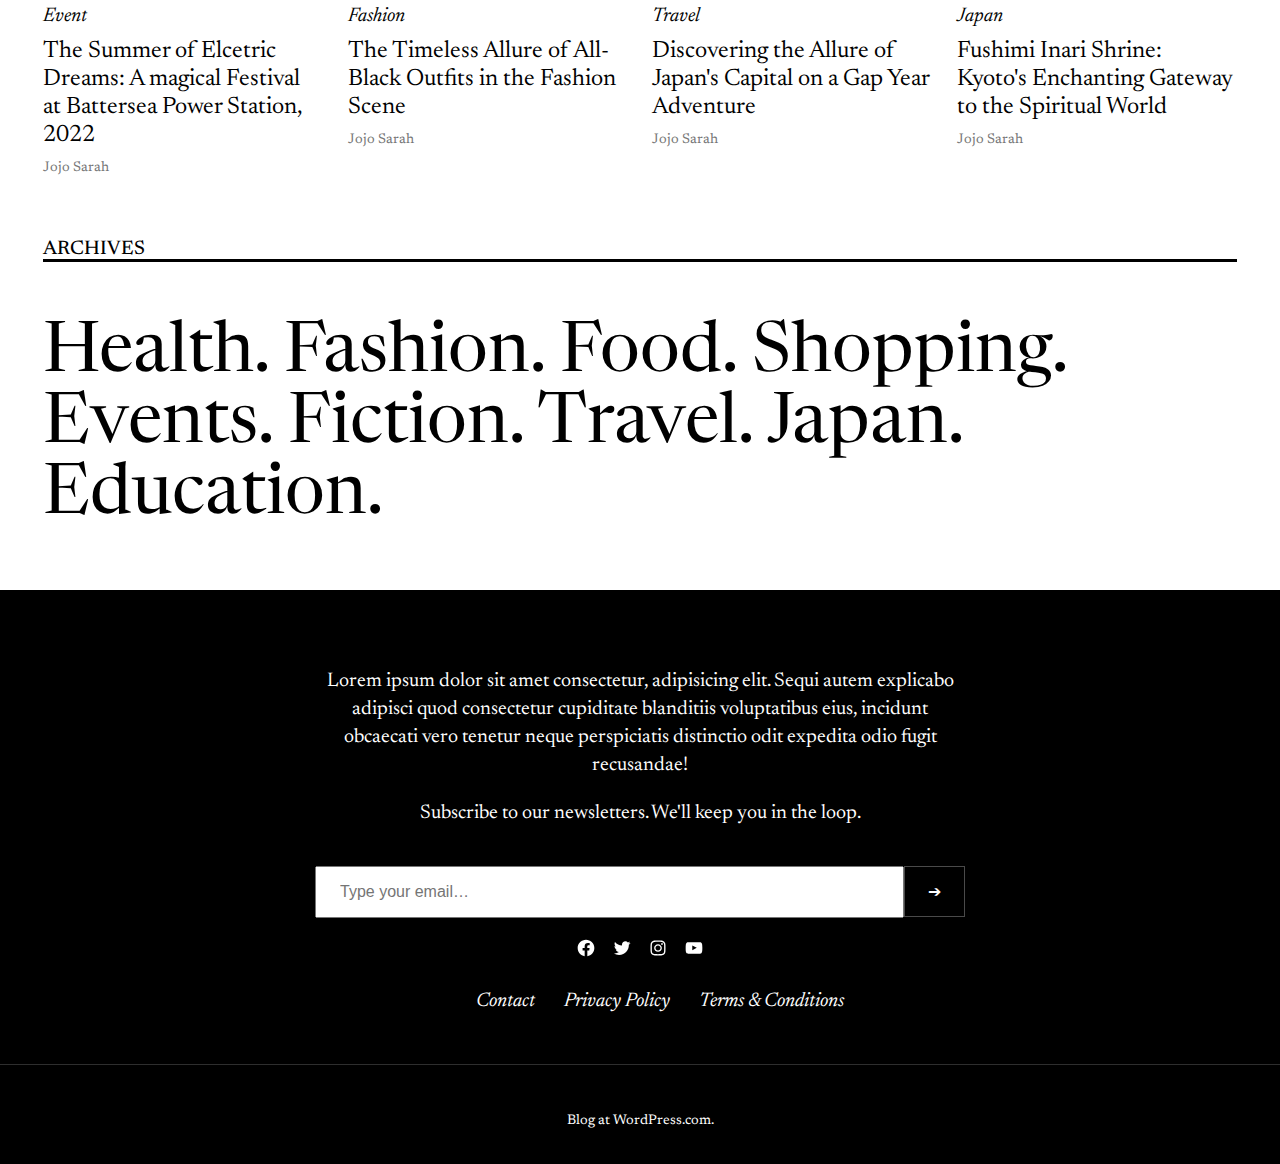
==== commit da53f50f: "Tenku: fix css class typo" ====
--- a/Tenku/index.html
+++ b/Tenku/index.html
@@ -285,7 +285,7 @@
             <div class="section-title-container">
                 <h2 class="section-title">Archives</h2>
             </div>
-            <div class="archives-contnet">
+            <div class="archives-content">
                 <span>Health.</span>
                 <span>Fashion.</span>
                 <span>Food.</span>
--- a/Tenku/main.css
+++ b/Tenku/main.css
@@ -70,6 +70,7 @@
 }
 
 .article-image img {
+    aspect-ratio: 3/2;
     margin-bottom: var(--spacing-1);
     width: 100%;
     height: 100%;
@@ -120,6 +121,6 @@
     width: calc(50% - 0.625em);
 }
 
-.archives-contnet {
+.archives-content {
     font-size: var(--font-size-huge);
 }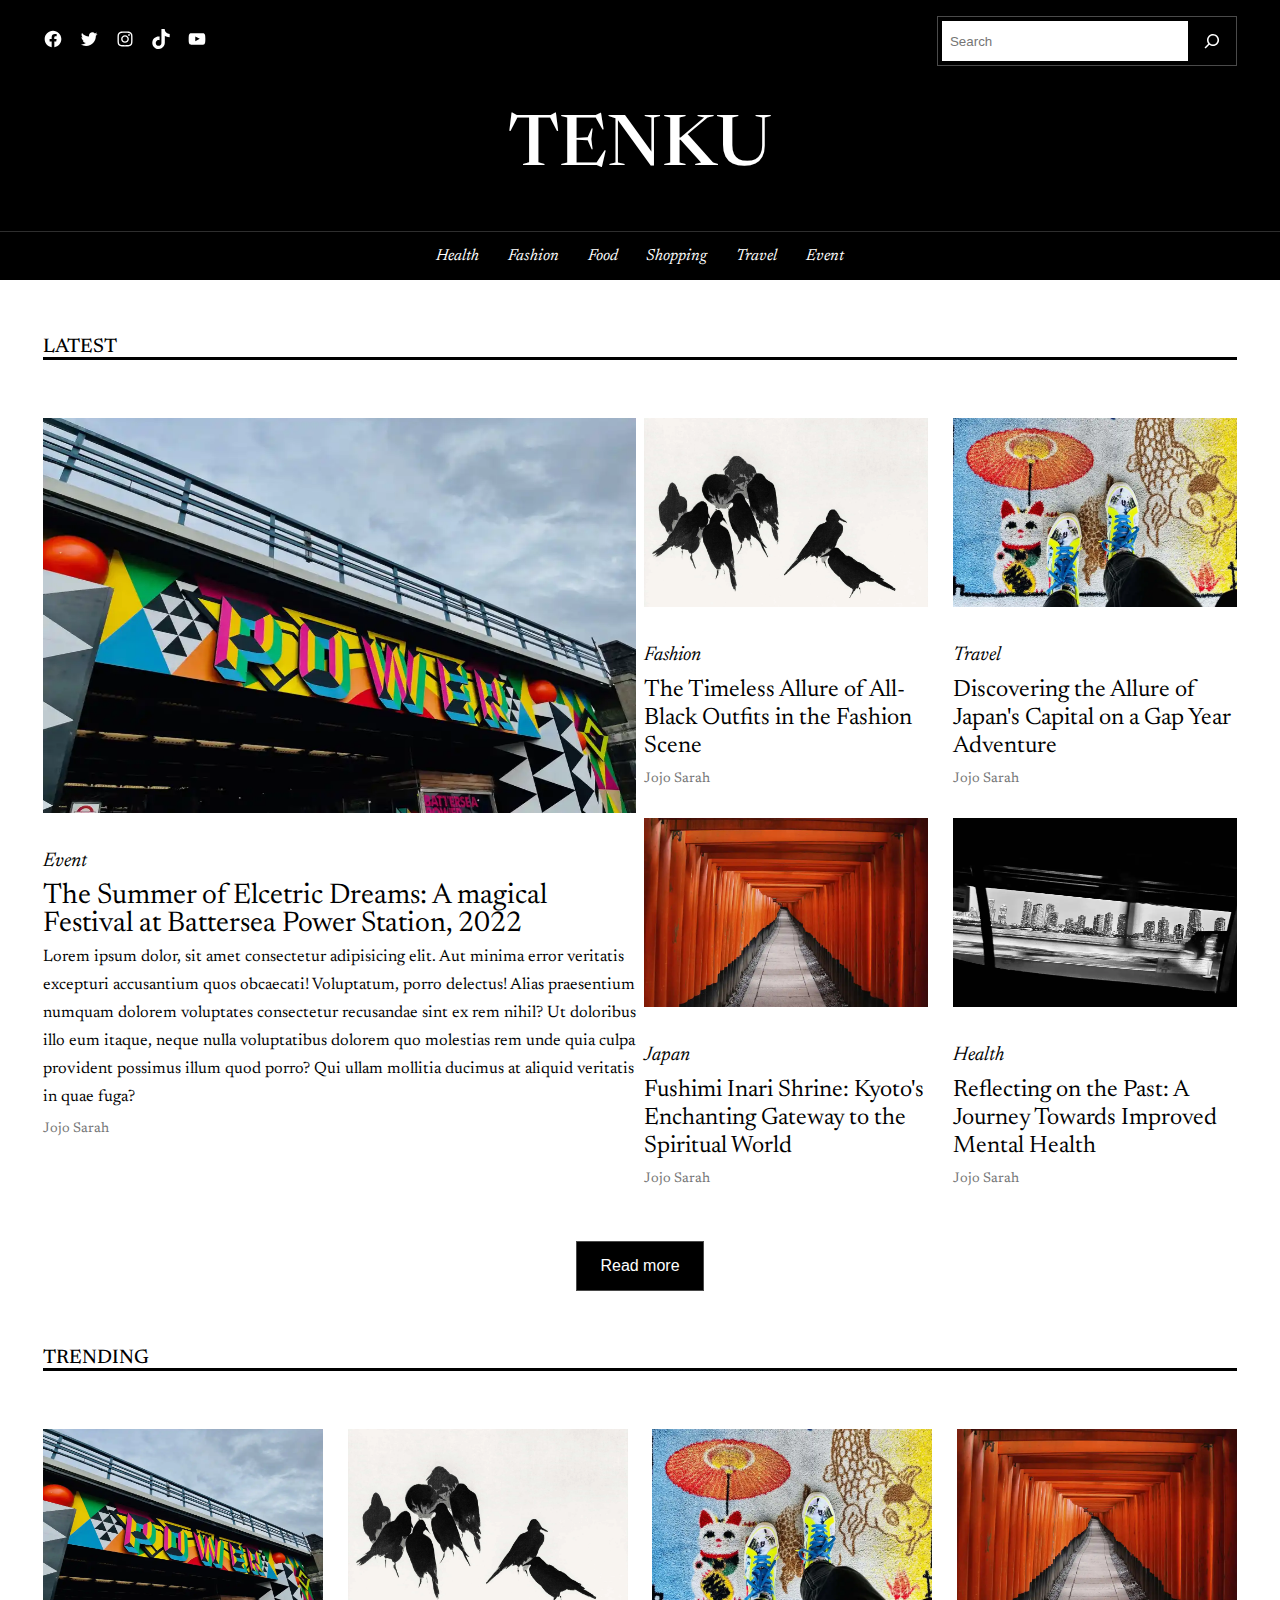
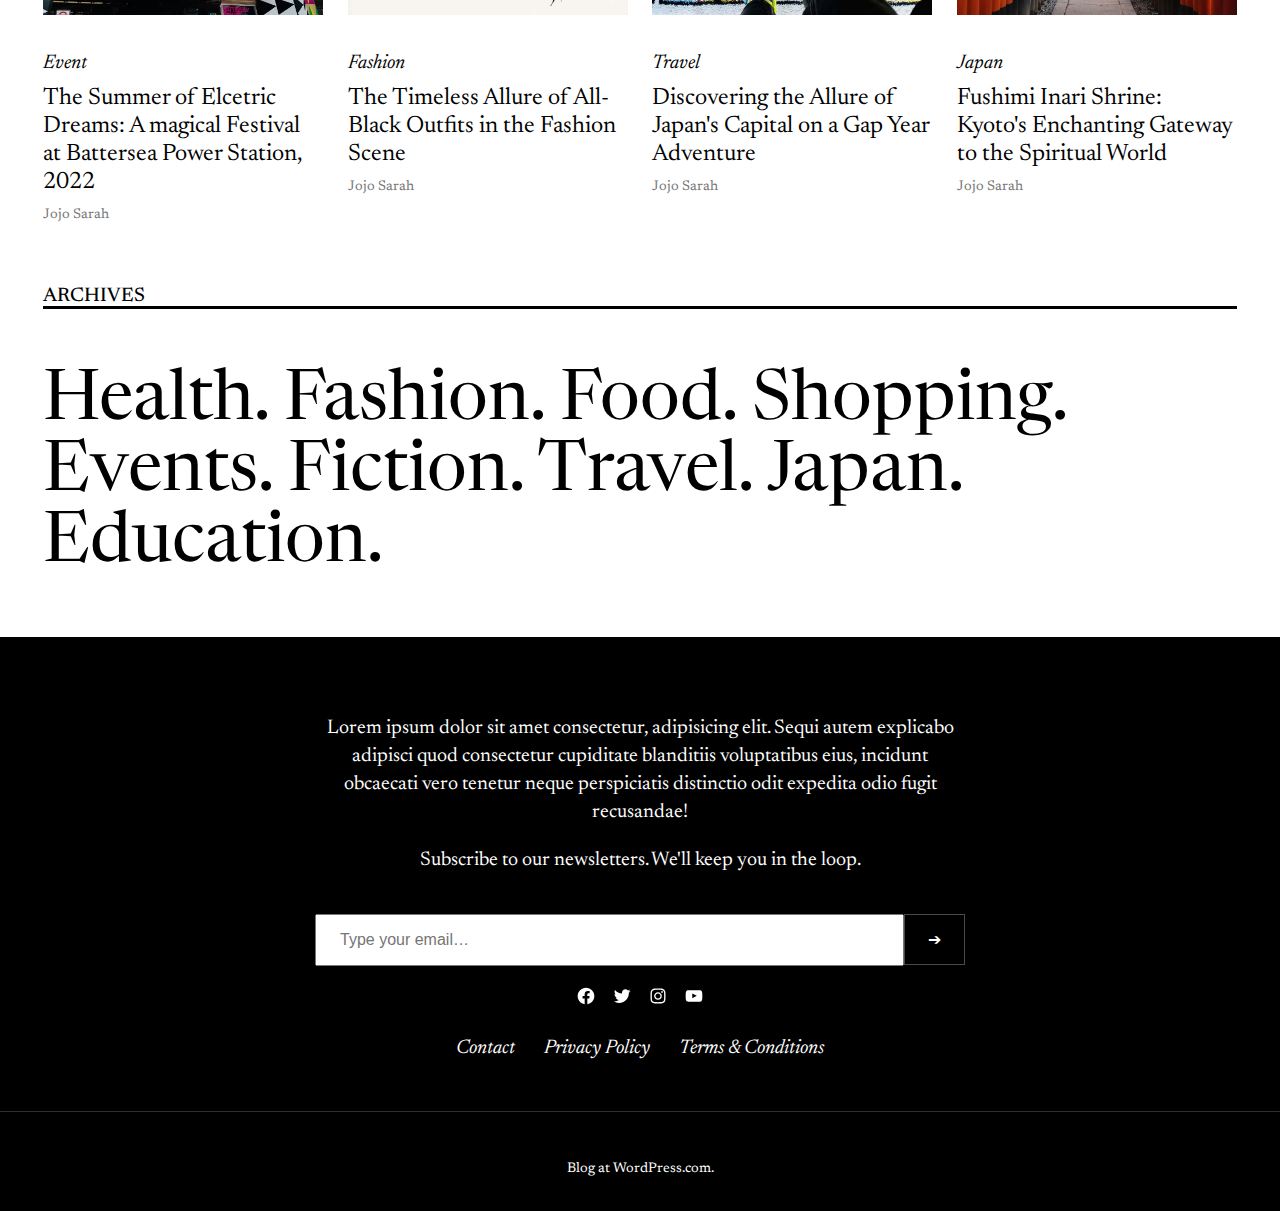
==== commit 13ad0f44: "toggle show more/less,; enlarge photo" ====
--- a/Tenku/index.html
+++ b/Tenku/index.html
@@ -144,11 +144,25 @@
                 <h2 class="section-title">Latest</h2>
             </div>
 
+            <div id="imgModal" class="modal">
+                <div id="modalContent">
+                    <span class="close" id="closeModalBtn">
+                        <svg enable-background="new 0 0 32 32" height="24px" version="1.1" viewBox="0 0 32 32"
+                            width="24px" xml:space="preserve" xmlns="http://www.w3.org/2000/svg"
+                            xmlns:xlink="http://www.w3.org/1999/xlink">
+                            <path
+                            d="M16,4C9.3828,4,4,9.3833,4,16s5.3828,12,12,12s12-5.3833,12-12S22.6172,4,16,4z M16,26c-5.5137,0-10-4.4858-10-10   S10.4863,6,16,6s10,4.4858,10,10S21.5137,26,16,26z M20.707,12.707L17.4141,16l3.293,3.293c0.3906,0.3906,0.3906,1.0234,0,1.4141   C20.5117,20.9023,20.2559,21,20,21s-0.5117-0.0977-0.707-0.293L16,17.4141l-3.293,3.293C12.5117,20.9023,12.2559,21,12,21   s-0.5117-0.0977-0.707-0.293c-0.3906-0.3906-0.3906-1.0234,0-1.4141L14.5859,16l-3.293-3.293   c-0.3906-0.3906-0.3906-1.0234,0-1.4141s1.0234-0.3906,1.4141,0L16,14.5859l3.293-3.293c0.3906-0.3906,1.0234-0.3906,1.4141,0   S21.0977,12.3164,20.707,12.707z" />
+                        </svg>
+                    </span>
+                    <div id="modalImage"></div>
+                </div>
+            </div>
+
             <div class="articles-grid-container">
                 <div class="main-article">
                     <article>
                         <div class="article-image">
-                            <img src="/assets/image1.webp" alt="Power Event">
+                            <img src="/assets/image1.webp" alt="Power Event" class="hooverable">
                         </div>
                         <div class="article-content">
                             <div class="article-cateogory">Event</div>
@@ -173,7 +187,7 @@
                         <li>
                             <article>
                                 <div class="article-image">
-                                    <img src="/assets/image2.webp" alt="Birds">
+                                    <img src="/assets/image2.webp" alt="Birds" class="hooverable">
                                 </div>
                                 <div class="article-content">
                                     <div class="article-cateogory">Fashion</div>
@@ -185,7 +199,7 @@
                         <li>
                             <article>
                                 <div class="article-image">
-                                    <img src="/assets/image3.webp" alt="Color Shoes">
+                                    <img src="/assets/image3.webp" alt="Color Shoes" class="hooverable">
                                 </div>
                                 <div class="article-content">
                                     <div class="article-cateogory">Travel</div>
@@ -197,7 +211,7 @@
                         <li>
                             <article>
                                 <div class="article-image">
-                                    <img src="/assets/image4.webp" alt="Alley">
+                                    <img src="/assets/image4.webp" alt="Alley" class="hooverable">
                                 </div>
                                 <div class="article-content">
                                     <div class="article-cateogory">Japan</div>
@@ -209,7 +223,8 @@
                         <li>
                             <article>
                                 <div class="article-image">
-                                    <img src="/assets/image5.webp" alt="Black and White City Skyscrapers">
+                                    <img src="/assets/image5.webp" alt="Black and White City Skyscrapers"
+                                        class="hooverable">
                                 </div>
                                 <div class="article-content">
                                     <div class="article-cateogory">Health</div>
@@ -220,6 +235,115 @@
                         </li>
                     </ul>
                 </div>
+            </div>
+            <div class="row-articles hidden-container">
+                <ul>
+                    <li>
+                        <article>
+                            <div class="article-image">
+                                <img src="/assets/image5.webp" alt="Black and White City Skyscrapers"
+                                    class="hooverable">
+                            </div>
+                            <div class="article-content">
+                                <div class="article-cateogory">Health</div>
+                                <h2>Reflecting on the Past: A Journey Towards Improved Mental Health</h2>
+                                <p class="article-author">Jojo Sarah</p>
+                            </div>
+                        </article>
+                    </li>
+                    <li>
+                        <article>
+                            <div class="article-image">
+                                <img src="/assets/image4.webp" alt="Alley" class="hooverable">
+                            </div>
+                            <div class="article-content">
+                                <div class="article-cateogory">Japan</div>
+                                <h2>Fushimi Inari Shrine: Kyoto's Enchanting Gateway to the Spiritual World</h2>
+                                <p class="article-author">Jojo Sarah</p>
+                            </div>
+                        </article>
+                    </li>
+                    <li>
+                        <article>
+                            <div class="article-image">
+                                <img src="/assets/image3.webp" alt="Color Shoes" class="hooverable">
+                            </div>
+                            <div class="article-content">
+                                <div class="article-cateogory">Travel</div>
+                                <h2>Discovering the Allure of Japan's Capital on a Gap Year Adventure</h2>
+                                <p class="article-author">Jojo Sarah</p>
+                            </div>
+                        </article>
+                    </li>
+                    <li>
+                        <article>
+                            <div class="article-image">
+                                <img src="/assets/image2.webp" alt="Birds" class="hooverable">
+                            </div>
+                            <div class="article-content">
+                                <div class="article-cateogory">Fashion</div>
+                                <h2>The Timeless Allure of All-Black Outfits in the Fashion Scene</h2>
+                                <p class="article-author">Jojo Sarah</p>
+                            </div>
+                        </article>
+                    </li>
+                </ul>
+            </div>
+            <div class="row-articles hidden-container">
+                <ul>
+                    <li>
+                        <article>
+                            <div class="article-image">
+                                <img src="/assets/image3.webp" alt="Color Shoes" class="hooverable">
+                            </div>
+                            <div class="article-content">
+                                <div class="article-cateogory">Travel</div>
+                                <h2>Discovering the Allure of Japan's Capital on a Gap Year Adventure</h2>
+                                <p class="article-author">Jojo Sarah</p>
+                            </div>
+                        </article>
+                    </li>
+                    <li>
+                        <article>
+                            <div class="article-image">
+                                <img src="/assets/image2.webp" alt="Birds" class="hooverable">
+                            </div>
+                            <div class="article-content">
+                                <div class="article-cateogory">Fashion</div>
+                                <h2>The Timeless Allure of All-Black Outfits in the Fashion Scene</h2>
+                                <p class="article-author">Jojo Sarah</p>
+                            </div>
+                        </article>
+                    </li>
+                    <li>
+                        <article>
+                            <div class="article-image">
+                                <img src="/assets/image5.webp" alt="Black and White City Skyscrapers"
+                                    class="hooverable">
+                            </div>
+                            <div class="article-content">
+                                <div class="article-cateogory">Health</div>
+                                <h2>Reflecting on the Past: A Journey Towards Improved Mental Health</h2>
+                                <p class="article-author">Jojo Sarah</p>
+                            </div>
+                        </article>
+                    </li>
+                    <li>
+                        <article>
+                            <div class="article-image">
+                                <img src="/assets/image4.webp" alt="Alley" class="hooverable">
+                            </div>
+                            <div class="article-content">
+                                <div class="article-cateogory">Japan</div>
+                                <h2>Fushimi Inari Shrine: Kyoto's Enchanting Gateway to the Spiritual World</h2>
+                                <p class="article-author">Jojo Sarah</p>
+                            </div>
+                        </article>
+                    </li>
+                </ul>
+            </div>
+            <div class="button-more-continer">
+                <button class="button-read-more">Read more</button>
             </div>
         </section>
 
@@ -291,9 +415,9 @@
                 <span>Food.</span>
                 <span>Shopping.</span>
                 <span>Events.</span>
-                <span>Fiction.</span>                   
+                <span>Fiction.</span>
                 <span>Travel.</span>
-                <span>Japan.</span>                
+                <span>Japan.</span>
                 <span>Education.</span>
             </div>
         </section>
@@ -396,6 +520,8 @@
 
         </div>
     </footer>
+
+    <script type="module" src="index.js"></script>
 </body>
 
 </html>--- a/Tenku/main.css
+++ b/Tenku/main.css
@@ -1,10 +1,10 @@
 body {
     margin: 0;
     height: 100vh;
-    width: 100vw;
+    width: 100%;
     --padding-left-and-right: clamp(2.0rem, 3.3613445vw, 3.0rem);
-    --spacing-1: clamp(1.5rem, 2.2408964vw, 2.0rem);
-    --spacing-2: clamp(2.0rem, 4.4817927vw, 4.0rem);
+    --spacing-2rem: clamp(1.5rem, 2.2408964vw, 2.0rem);
+    --spacing-4rem: clamp(2.0rem, 4.4817927vw, 4.0rem);
     --font-size-x-small: 0.868rem;
     --font-size-small: clamp(0.868rem, 0.868rem + ((1vw - 0.2rem) * 0.275), 1.042rem);
     --font-size-medium: clamp(1.042rem, 1.042rem + ((1vw - 0.2rem) * 0.329), 1.25rem);
@@ -16,18 +16,20 @@
 
 main {
     padding: 0 var(--padding-left-and-right);
-    margin-block-start: var(--spacing-2);
+    margin-block-start: var(--spacing-4rem);
     font-family: 'Newsreader', serif;
     font-size: var(--font-size-medium);
 }
 
-#section-latest, #section-trending, #section-archives {
+#section-latest,
+#section-trending,
+#section-archives {
     max-width: var(--global-wide-size);
-    margin: var(--spacing-2) auto;
+    margin: var(--spacing-4rem) auto;
 }
 
 .section-title-container {
-    margin: var(--spacing-2) 0;
+    margin: var(--spacing-4rem) 0;
     border-bottom: 3px solid black;
 }
 
@@ -43,7 +45,7 @@
 
 .articles-grid-container {
     display: flex;
-    gap: var(--spacing-2)
+    gap: 0.5rem;
 }
 
 .main-article {
@@ -62,6 +64,7 @@
     flex-flow: row wrap;
     gap: 1.25em;
     padding: 0;
+    margin-block-start: 0;
 }
 
 .grid-articles ul li {
@@ -69,9 +72,14 @@
     width: calc(50% - 0.625em);
 }
 
+.latest-more-content ul li {
+    list-style-type: none;
+    width: calc(25% - 0.625em);
+}
+
 .article-image img {
     aspect-ratio: 3/2;
-    margin-bottom: var(--spacing-1);
+    margin-bottom: var(--spacing-2rem);
     width: 100%;
     height: 100%;
 }
@@ -80,7 +88,7 @@
     font-style: italic;
 }
 
-.article-content{
+.article-content {
     line-height: 1.75rem;
 }
 
@@ -111,7 +119,7 @@
 
 .row-articles ul {
     display: flex;
-    flex-flow: row;;
+    flex-direction: row;
     gap: 1.25em;
     padding: 0;
 }
@@ -123,4 +131,79 @@
 
 .archives-content {
     font-size: var(--font-size-huge);
+}
+
+.hidden-container {
+    display: none;
+}
+
+.button-more-continer {
+    display: flex;
+    justify-content: center;
+}
+
+.button-read-more {
+    box-sizing: border-box;
+    margin-block-start: var(--spacing-2rem);
+    padding: 15px 23px;
+    background-color: black;
+    color: white;
+    font-size: 16px;
+    font-weight: 400;
+    border: 1px solid #4a4a4a;
+}
+
+@media only screen and (max-width: 782px) {
+    .articles-grid-container {
+        flex-direction: column;
+    }
+
+    .row-articles ul {
+        flex-direction: column;
+    }
+
+    .row-articles ul li {
+        width: unset;
+    }
+}
+
+.hooverable {
+    transition: transform 0.3s ease-in-out;
+}
+
+.hooverable:hover {
+    cursor: pointer;
+}
+
+.modal {
+    display: none;
+    position: fixed;
+    top: 0;
+    left: 0;
+    width: 100%;
+    height: 100%;
+    background-color: rgba(0, 0, 0, 0.5);
+}
+
+#modalContent {
+    position: absolute;
+    top: 50%;
+    left: 50%;
+    transform: translate(-50%, -50%);
+    background-color: #fff;
+    padding: 5px;
+    border-radius: 8px;
+}
+
+.close {
+    position: absolute;
+    z-index: 999;
+    top: 10px;
+    right: 13px;
+    font-size: var(--font-size-x-large);
+    cursor: pointer;
+}
+
+.close svg {
+    fill: rgba(255, 0, 0, 0.5)
 }--- a/Tenku/header-footer.css
+++ b/Tenku/header-footer.css
@@ -90,7 +90,7 @@
 .header-container h1 {
     color: white;
     text-align: center;
-    font-size: calc(clamp(2.592rem, 2.592rem + ((1vw - 0.2rem) * 2.983), 4.479rem));
+    font-size: var(--font-size-huge);
     font-weight: 500;
     text-transform: uppercase;
 }
@@ -112,7 +112,8 @@
     align-items: center;
     justify-content: center;
     flex-direction: row;
-    column-gap: var(--spacing-1);
+    column-gap: var(--spacing-2rem);
+    padding: 0;
 }
 
 .navigation-item {
@@ -137,14 +138,14 @@
 }
 
 .sub-newsletters-container {
-    padding: var(--spacing-2) var(--spacing-1) var(--spacing-1) var(--spacing-1);
+    padding: var(--spacing-4rem) var(--spacing-2rem) var(--spacing-2rem) var(--spacing-2rem);
     max-width: 650px;
     margin: 0 auto;
 }
 
 .footer-copyrights-container p  {
     font-size: var(--font-size-x-small);
-    padding: var(--spacing-1);
+    padding: var(--spacing-2rem);
 }
 
 .subscriptions-container {
